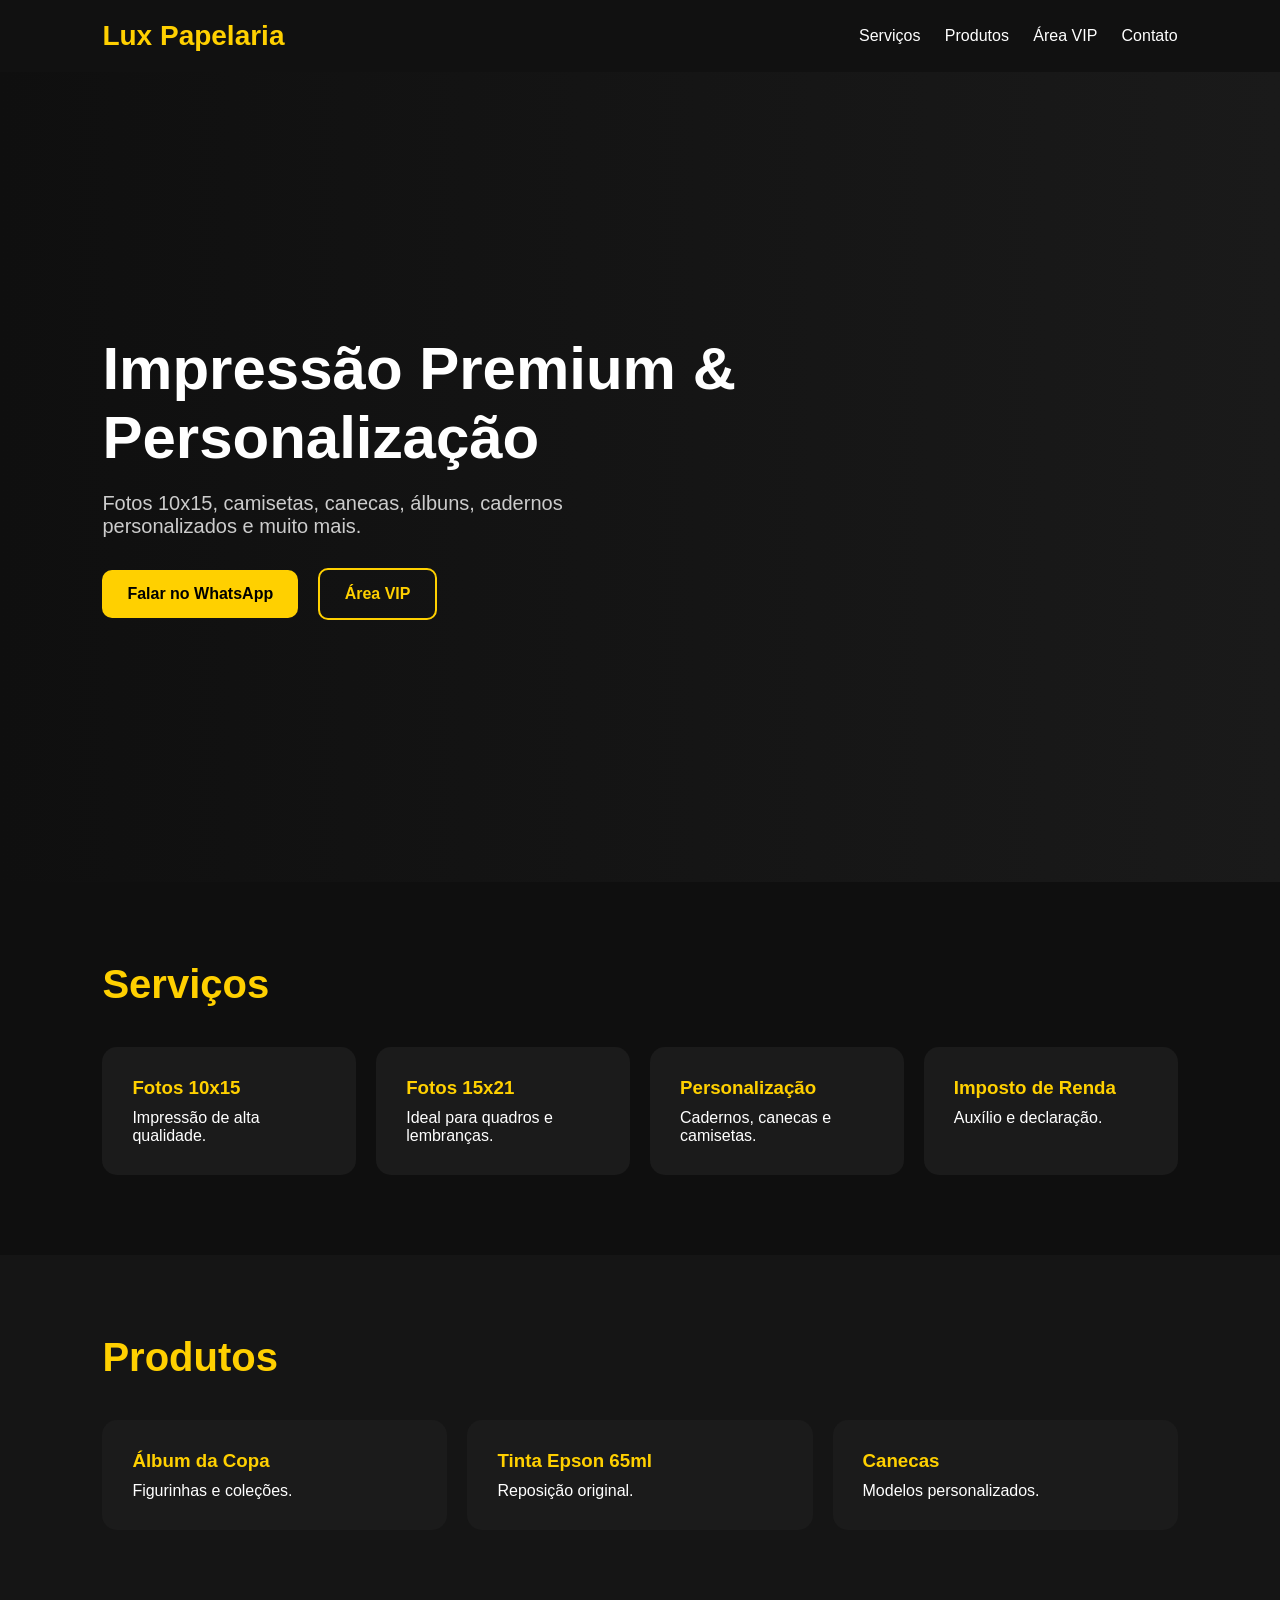
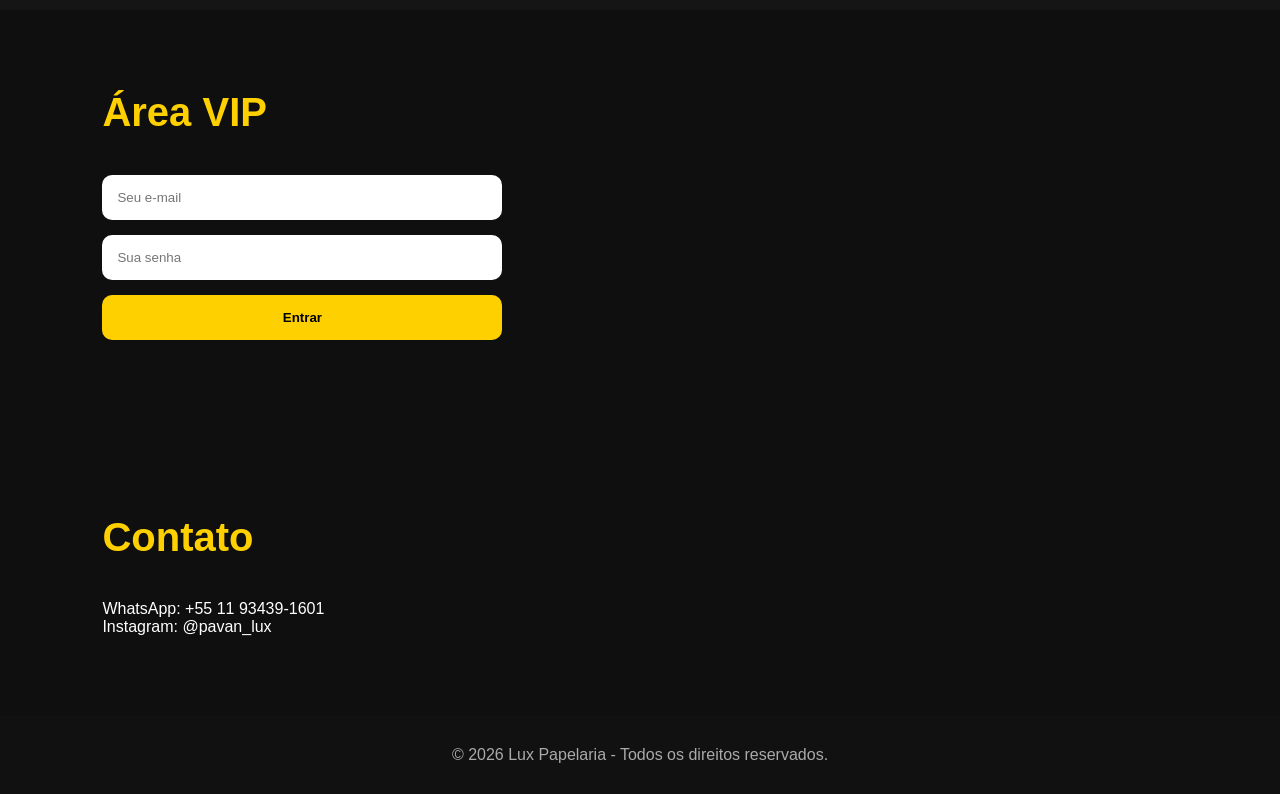
==== index.html @ 22698fdd "Add files via upload" ====
<!DOCTYPE html>
<html lang="pt-BR">
<head>
  <meta charset="UTF-8" />
  <meta name="viewport" content="width=device-width, initial-scale=1.0"/>
  <title>Lux Papelaria</title>
  <link rel="stylesheet" href="style.css"/>
</head>
<body>

<header>
  <div class="logo">Lux Papelaria</div>

  <nav>
    <a href="#servicos">Serviços</a>
    <a href="#produtos">Produtos</a>
    <a href="#vip">Área VIP</a>
    <a href="#contato">Contato</a>
  </nav>
</header>

<section class="hero">
  <div class="hero-text">
    <h1>Impressão Premium & Personalização</h1>
    <p>
      Fotos 10x15, camisetas, canecas, álbuns, cadernos personalizados
      e muito mais.
    </p>

    <div class="buttons">
      <a class="btn-primary" href="https://wa.me/5511934391601" target="_blank">
        Falar no WhatsApp
      </a>

      <a class="btn-secondary" href="#vip">
        Área VIP
      </a>
    </div>
  </div>
</section>

<section id="servicos" class="section">
  <h2>Serviços</h2>

  <div class="cards">
    <div class="card">
      <h3>Fotos 10x15</h3>
      <p>Impressão de alta qualidade.</p>
    </div>

    <div class="card">
      <h3>Fotos 15x21</h3>
      <p>Ideal para quadros e lembranças.</p>
    </div>

    <div class="card">
      <h3>Personalização</h3>
      <p>Cadernos, canecas e camisetas.</p>
    </div>

    <div class="card">
      <h3>Imposto de Renda</h3>
      <p>Auxílio e declaração.</p>
    </div>
  </div>
</section>

<section id="produtos" class="section dark">
  <h2>Produtos</h2>

  <div class="cards">
    <div class="card">
      <h3>Álbum da Copa</h3>
      <p>Figurinhas e coleções.</p>
    </div>

    <div class="card">
      <h3>Tinta Epson 65ml</h3>
      <p>Reposição original.</p>
    </div>

    <div class="card">
      <h3>Canecas</h3>
      <p>Modelos personalizados.</p>
    </div>
  </div>
</section>

<section id="vip" class="section">
  <h2>Área VIP</h2>

  <div class="vip-box">
    <input type="email" placeholder="Seu e-mail"/>
    <input type="password" placeholder="Sua senha"/>

    <button onclick="login()">
      Entrar
    </button>

    <p id="status"></p>
  </div>
</section>

<section id="contato" class="section">
  <h2>Contato</h2>

  <p>WhatsApp: +55 11 93439-1601</p>
  <p>Instagram: @pavan_lux</p>
</section>

<footer>
  <p>© 2026 Lux Papelaria - Todos os direitos reservados.</p>
</footer>

<script src="script.js"></script>
</body>
</html>
---- style.css ----
*{
  margin:0;
  padding:0;
  box-sizing:border-box;
  font-family:Arial, Helvetica, sans-serif;
}

body{
  background:#0f0f0f;
  color:white;
}

header{
  display:flex;
  justify-content:space-between;
  align-items:center;
  padding:20px 8%;
  background:#111;
  position:sticky;
  top:0;
}

.logo{
  font-size:28px;
  font-weight:bold;
  color:#ffd000;
}

nav a{
  margin-left:20px;
  text-decoration:none;
  color:white;
  transition:0.3s;
}

nav a:hover{
  color:#ffd000;
}

.hero{
  min-height:90vh;
  display:flex;
  align-items:center;
  padding:0 8%;
  background:linear-gradient(to right,#0f0f0f,#1a1a1a);
}

.hero-text h1{
  font-size:60px;
  max-width:700px;
}

.hero-text p{
  margin-top:20px;
  max-width:600px;
  font-size:20px;
  color:#ccc;
}

.buttons{
  margin-top:30px;
}

.btn-primary,
.btn-secondary{
  display:inline-block;
  padding:15px 25px;
  border-radius:10px;
  text-decoration:none;
  font-weight:bold;
  margin-right:15px;
}

.btn-primary{
  background:#ffd000;
  color:black;
}

.btn-secondary{
  border:2px solid #ffd000;
  color:#ffd000;
}

.section{
  padding:80px 8%;
}

.section h2{
  font-size:40px;
  margin-bottom:40px;
  color:#ffd000;
}

.cards{
  display:grid;
  grid-template-columns:repeat(auto-fit,minmax(250px,1fr));
  gap:20px;
}

.card{
  background:#1b1b1b;
  padding:30px;
  border-radius:15px;
  transition:0.3s;
}

.card:hover{
  transform:translateY(-5px);
}

.card h3{
  margin-bottom:10px;
  color:#ffd000;
}

.dark{
  background:#151515;
}

.vip-box{
  max-width:400px;
  display:flex;
  flex-direction:column;
  gap:15px;
}

.vip-box input{
  padding:15px;
  border:none;
  border-radius:10px;
}

.vip-box button{
  padding:15px;
  border:none;
  border-radius:10px;
  background:#ffd000;
  font-weight:bold;
  cursor:pointer;
}

footer{
  text-align:center;
  padding:30px;
  background:#111;
  color:#aaa;
}

@media(max-width:768px){
  .hero-text h1{
    font-size:40px;
  }

  nav{
    display:none;
  }
}
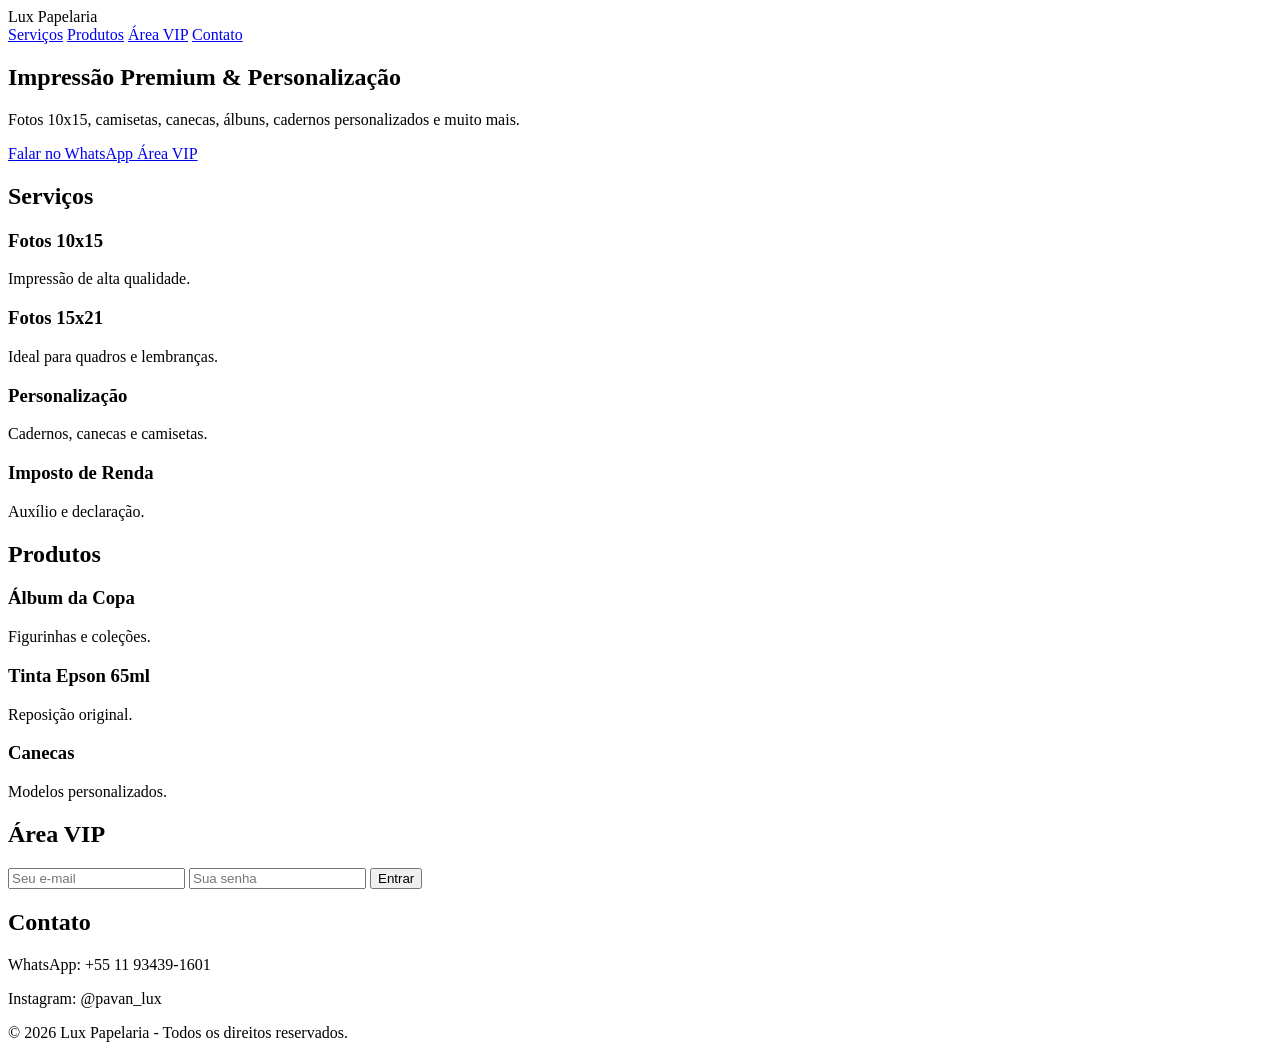
==== commit d8ef2901: "Update index.html domínio" ====
--- a/index.html
+++ b/index.html
@@ -4,7 +4,7 @@
   <meta charset="UTF-8" />
   <meta name="viewport" content="width=device-width, initial-scale=1.0"/>
   <title>Lux Papelaria</title>
-  <link rel="stylesheet" href="style.css"/>
+  <link rel="stylesheet" href="estilo.css"/>
 </head>
 <body>
 
